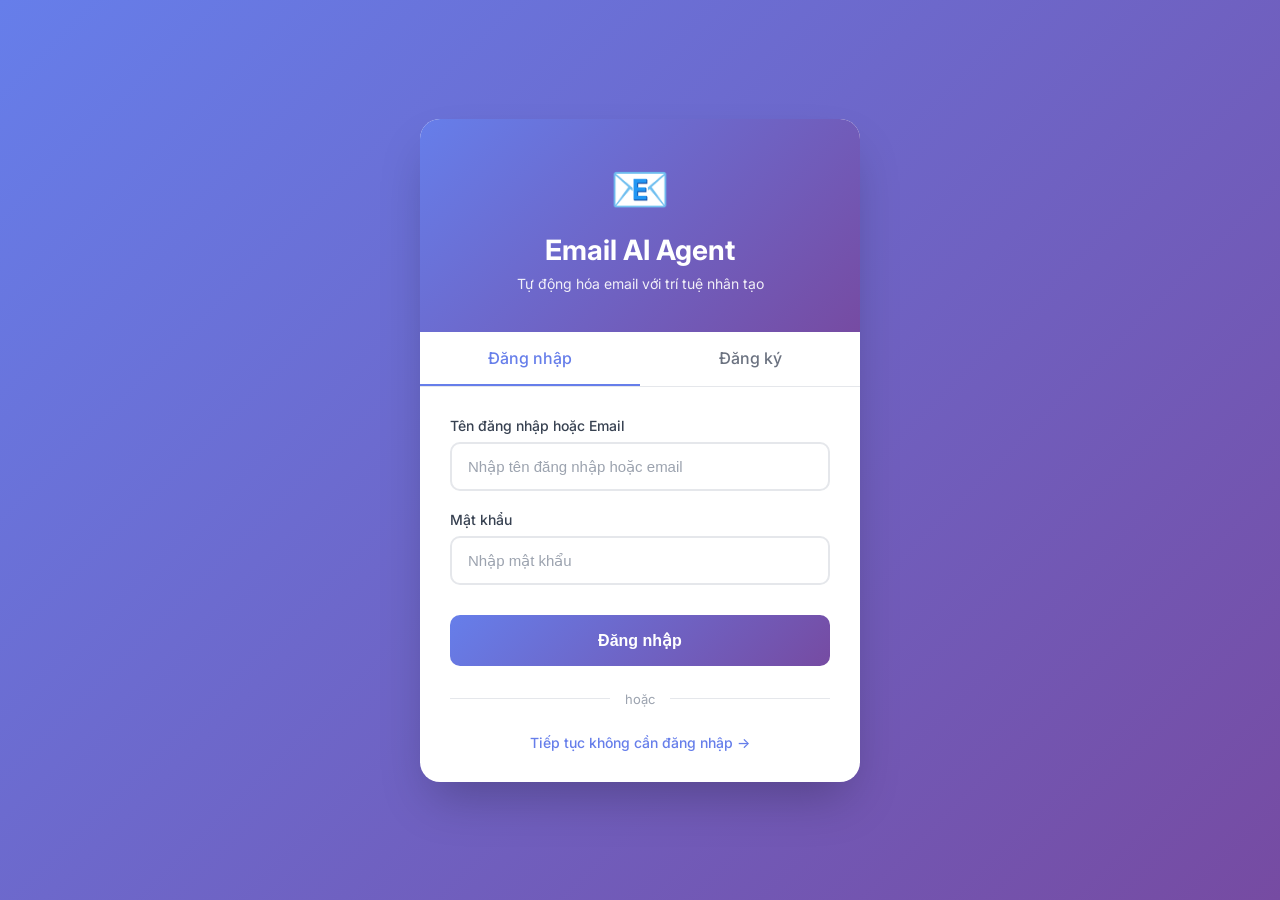
==== templates/login.html @ 875825ac "first commit_2" ====
<!DOCTYPE html>
<html lang="vi">
<head>
    <meta charset="UTF-8">
    <meta name="viewport" content="width=device-width, initial-scale=1.0">
    <title>Đăng nhập - Email AI Agent</title>
    <link href="https://fonts.googleapis.com/css2?family=Inter:wght@300;400;500;600;700&display=swap" rel="stylesheet">
    <style>
        * {
            margin: 0;
            padding: 0;
            box-sizing: border-box;
        }

        body {
            font-family: 'Inter', sans-serif;
            background: linear-gradient(135deg, #667eea 0%, #764ba2 100%);
            min-height: 100vh;
            display: flex;
            align-items: center;
            justify-content: center;
            padding: 20px;
        }

        .auth-container {
            background: white;
            border-radius: 20px;
            box-shadow: 0 25px 50px -12px rgba(0, 0, 0, 0.25);
            width: 100%;
            max-width: 440px;
            overflow: hidden;
        }

        .auth-header {
            background: linear-gradient(135deg, #667eea 0%, #764ba2 100%);
            padding: 40px 30px;
            text-align: center;
            color: white;
        }

        .auth-header h1 {
            font-size: 28px;
            font-weight: 700;
            margin-bottom: 8px;
        }

        .auth-header p {
            opacity: 0.9;
            font-size: 14px;
        }

        .auth-logo {
            font-size: 48px;
            margin-bottom: 15px;
        }

        .auth-tabs {
            display: flex;
            border-bottom: 1px solid #e5e7eb;
        }

        .auth-tab {
            flex: 1;
            padding: 16px;
            text-align: center;
            cursor: pointer;
            font-weight: 500;
            color: #6b7280;
            transition: all 0.3s;
            border-bottom: 2px solid transparent;
        }

        .auth-tab:hover {
            color: #667eea;
        }

        .auth-tab.active {
            color: #667eea;
            border-bottom-color: #667eea;
        }

        .auth-form {
            padding: 30px;
            display: none;
        }

        .auth-form.active {
            display: block;
        }

        .form-group {
            margin-bottom: 20px;
        }

        .form-group label {
            display: block;
            font-weight: 500;
            color: #374151;
            margin-bottom: 8px;
            font-size: 14px;
        }

        .form-group input {
            width: 100%;
            padding: 14px 16px;
            border: 2px solid #e5e7eb;
            border-radius: 10px;
            font-size: 15px;
            transition: all 0.3s;
        }

        .form-group input:focus {
            outline: none;
            border-color: #667eea;
            box-shadow: 0 0 0 3px rgba(102, 126, 234, 0.1);
        }

        .form-group input::placeholder {
            color: #9ca3af;
        }

        .submit-btn {
            width: 100%;
            padding: 16px;
            background: linear-gradient(135deg, #667eea 0%, #764ba2 100%);
            color: white;
            border: none;
            border-radius: 10px;
            font-size: 16px;
            font-weight: 600;
            cursor: pointer;
            transition: all 0.3s;
            margin-top: 10px;
        }

        .submit-btn:hover {
            transform: translateY(-2px);
            box-shadow: 0 10px 25px -5px rgba(102, 126, 234, 0.4);
        }

        .submit-btn:active {
            transform: translateY(0);
        }

        .submit-btn:disabled {
            opacity: 0.7;
            cursor: not-allowed;
            transform: none;
        }

        .alert {
            padding: 14px 16px;
            border-radius: 10px;
            margin-bottom: 20px;
            font-size: 14px;
            display: none;
        }

        .alert.error {
            background: #fef2f2;
            color: #991b1b;
            border: 1px solid #fecaca;
        }

        .alert.success {
            background: #f0fdf4;
            color: #166534;
            border: 1px solid #bbf7d0;
        }

        .alert.show {
            display: block;
        }

        .password-strength {
            margin-top: 8px;
            font-size: 12px;
        }

        .password-strength .bar {
            height: 4px;
            background: #e5e7eb;
            border-radius: 2px;
            margin-bottom: 4px;
            overflow: hidden;
        }

        .password-strength .bar-fill {
            height: 100%;
            width: 0%;
            transition: all 0.3s;
        }

        .password-strength .bar-fill.weak { width: 33%; background: #ef4444; }
        .password-strength .bar-fill.medium { width: 66%; background: #f59e0b; }
        .password-strength .bar-fill.strong { width: 100%; background: #22c55e; }

        .password-requirements {
            font-size: 12px;
            color: #6b7280;
            margin-top: 8px;
        }

        .password-requirements li {
            margin: 4px 0;
            padding-left: 20px;
            position: relative;
        }

        .password-requirements li::before {
            content: '○';
            position: absolute;
            left: 0;
            color: #9ca3af;
        }

        .password-requirements li.valid::before {
            content: '✓';
            color: #22c55e;
        }

        .divider {
            display: flex;
            align-items: center;
            margin: 25px 0;
            color: #9ca3af;
            font-size: 13px;
        }

        .divider::before,
        .divider::after {
            content: '';
            flex: 1;
            height: 1px;
            background: #e5e7eb;
        }

        .divider span {
            padding: 0 15px;
        }

        .skip-login {
            text-align: center;
        }

        .skip-login a {
            color: #667eea;
            text-decoration: none;
            font-weight: 500;
            font-size: 14px;
        }

        .skip-login a:hover {
            text-decoration: underline;
        }

        .loading-spinner {
            display: inline-block;
            width: 20px;
            height: 20px;
            border: 2px solid rgba(255,255,255,0.3);
            border-radius: 50%;
            border-top-color: white;
            animation: spin 1s linear infinite;
            margin-right: 8px;
            vertical-align: middle;
        }

        @keyframes spin {
            to { transform: rotate(360deg); }
        }

        @media (max-width: 480px) {
            .auth-container {
                border-radius: 0;
            }
            
            .auth-header {
                padding: 30px 20px;
            }
            
            .auth-form {
                padding: 20px;
            }
        }
    </style>
</head>
<body>
    <div class="auth-container">
        <div class="auth-header">
            <div class="auth-logo">📧</div>
            <h1>Email AI Agent</h1>
            <p>Tự động hóa email với trí tuệ nhân tạo</p>
        </div>

        <div class="auth-tabs">
            <div class="auth-tab active" data-tab="login">Đăng nhập</div>
            <div class="auth-tab" data-tab="register">Đăng ký</div>
        </div>

        <!-- Login Form -->
        <form id="loginForm" class="auth-form active">
            <div class="alert error" id="loginError"></div>
            <div class="alert success" id="loginSuccess"></div>

            <div class="form-group">
                <label for="loginUsername">Tên đăng nhập hoặc Email</label>
                <input type="text" id="loginUsername" placeholder="Nhập tên đăng nhập hoặc email" required>
            </div>

            <div class="form-group">
                <label for="loginPassword">Mật khẩu</label>
                <input type="password" id="loginPassword" placeholder="Nhập mật khẩu" required>
            </div>

            <button type="submit" class="submit-btn" id="loginBtn">
                Đăng nhập
            </button>

            <div class="divider"><span>hoặc</span></div>

            <div class="skip-login">
                <a href="/">Tiếp tục không cần đăng nhập →</a>
            </div>
        </form>

        <!-- Register Form -->
        <form id="registerForm" class="auth-form">
            <div class="alert error" id="registerError"></div>
            <div class="alert success" id="registerSuccess"></div>

            <div class="form-group">
                <label for="registerFullName">Họ và tên</label>
                <input type="text" id="registerFullName" placeholder="Nhập họ và tên">
            </div>

            <div class="form-group">
                <label for="registerUsername">Tên đăng nhập *</label>
                <input type="text" id="registerUsername" placeholder="Tối thiểu 3 ký tự" required minlength="3">
            </div>

            <div class="form-group">
                <label for="registerEmail">Email *</label>
                <input type="email" id="registerEmail" placeholder="email@example.com" required>
            </div>

            <div class="form-group">
                <label for="registerPassword">Mật khẩu *</label>
                <input type="password" id="registerPassword" placeholder="Tối thiểu 8 ký tự" required minlength="8">
                <div class="password-strength">
                    <div class="bar"><div class="bar-fill" id="passwordStrengthBar"></div></div>
                    <span id="passwordStrengthText"></span>
                </div>
                <ul class="password-requirements" id="passwordRequirements">
                    <li data-req="length">Tối thiểu 8 ký tự</li>
                    <li data-req="upper">Có ít nhất 1 chữ hoa</li>
                    <li data-req="lower">Có ít nhất 1 chữ thường</li>
                    <li data-req="number">Có ít nhất 1 số</li>
                </ul>
            </div>

            <div class="form-group">
                <label for="registerConfirmPassword">Xác nhận mật khẩu *</label>
                <input type="password" id="registerConfirmPassword" placeholder="Nhập lại mật khẩu" required>
            </div>

            <button type="submit" class="submit-btn" id="registerBtn">
                Đăng ký
            </button>
        </form>
    </div>

    <script>
        // Tab switching
        document.querySelectorAll('.auth-tab').forEach(tab => {
            tab.addEventListener('click', () => {
                document.querySelectorAll('.auth-tab').forEach(t => t.classList.remove('active'));
                document.querySelectorAll('.auth-form').forEach(f => f.classList.remove('active'));
                
                tab.classList.add('active');
                const formId = tab.dataset.tab === 'login' ? 'loginForm' : 'registerForm';
                document.getElementById(formId).classList.add('active');
                
                // Clear alerts
                hideAllAlerts();
            });
        });

        function hideAllAlerts() {
            document.querySelectorAll('.alert').forEach(a => a.classList.remove('show'));
        }

        function showAlert(elementId, message) {
            hideAllAlerts();
            const alert = document.getElementById(elementId);
            alert.textContent = message;
            alert.classList.add('show');
        }

        // Password strength checker
        document.getElementById('registerPassword').addEventListener('input', (e) => {
            const password = e.target.value;
            const requirements = document.getElementById('passwordRequirements').children;
            const bar = document.getElementById('passwordStrengthBar');
            const text = document.getElementById('passwordStrengthText');
            
            let strength = 0;
            
            // Check requirements
            const hasLength = password.length >= 8;
            const hasUpper = /[A-Z]/.test(password);
            const hasLower = /[a-z]/.test(password);
            const hasNumber = /\d/.test(password);
            
            requirements[0].classList.toggle('valid', hasLength);
            requirements[1].classList.toggle('valid', hasUpper);
            requirements[2].classList.toggle('valid', hasLower);
            requirements[3].classList.toggle('valid', hasNumber);
            
            if (hasLength) strength++;
            if (hasUpper) strength++;
            if (hasLower) strength++;
            if (hasNumber) strength++;
            
            bar.className = 'bar-fill';
            if (strength <= 1) {
                bar.classList.add('weak');
                text.textContent = 'Yếu';
                text.style.color = '#ef4444';
            } else if (strength <= 3) {
                bar.classList.add('medium');
                text.textContent = 'Trung bình';
                text.style.color = '#f59e0b';
            } else {
                bar.classList.add('strong');
                text.textContent = 'Mạnh';
                text.style.color = '#22c55e';
            }
        });

        // Login form
        document.getElementById('loginForm').addEventListener('submit', async (e) => {
            e.preventDefault();
            
            const btn = document.getElementById('loginBtn');
            const originalText = btn.innerHTML;
            btn.innerHTML = '<span class="loading-spinner"></span> Đang đăng nhập...';
            btn.disabled = true;
            
            try {
                const response = await fetch('/api/auth/login', {
                    method: 'POST',
                    headers: { 'Content-Type': 'application/json' },
                    credentials: 'include',
                    body: JSON.stringify({
                        username: document.getElementById('loginUsername').value,
                        password: document.getElementById('loginPassword').value
                    })
                });
                
                const data = await response.json();
                
                if (data.success) {
                    // Store token
                    localStorage.setItem('auth_token', data.token);
                    localStorage.setItem('user', JSON.stringify(data.user));
                    
                    showAlert('loginSuccess', 'Đăng nhập thành công! Đang chuyển hướng...');
                    
                    setTimeout(() => {
                        window.location.href = '/';
                    }, 1000);
                } else {
                    showAlert('loginError', data.error || 'Đăng nhập thất bại');
                }
            } catch (error) {
                showAlert('loginError', 'Lỗi kết nối. Vui lòng thử lại.');
            } finally {
                btn.innerHTML = originalText;
                btn.disabled = false;
            }
        });

        // Register form
        document.getElementById('registerForm').addEventListener('submit', async (e) => {
            e.preventDefault();
            
            const password = document.getElementById('registerPassword').value;
            const confirmPassword = document.getElementById('registerConfirmPassword').value;
            
            if (password !== confirmPassword) {
                showAlert('registerError', 'Mật khẩu xác nhận không khớp');
                return;
            }
            
            const btn = document.getElementById('registerBtn');
            const originalText = btn.innerHTML;
            btn.innerHTML = '<span class="loading-spinner"></span> Đang đăng ký...';
            btn.disabled = true;
            
            try {
                const response = await fetch('/api/auth/register', {
                    method: 'POST',
                    headers: { 'Content-Type': 'application/json' },
                    body: JSON.stringify({
                        full_name: document.getElementById('registerFullName').value,
                        username: document.getElementById('registerUsername').value,
                        email: document.getElementById('registerEmail').value,
                        password: password
                    })
                });
                
                const data = await response.json();
                
                if (data.success) {
                    showAlert('registerSuccess', 'Đăng ký thành công! Vui lòng đăng nhập.');
                    
                    // Switch to login tab after 2 seconds
                    setTimeout(() => {
                        document.querySelector('.auth-tab[data-tab="login"]').click();
                        document.getElementById('loginUsername').value = document.getElementById('registerUsername').value;
                    }, 2000);
                } else {
                    showAlert('registerError', data.error || 'Đăng ký thất bại');
                }
            } catch (error) {
                showAlert('registerError', 'Lỗi kết nối. Vui lòng thử lại.');
            } finally {
                btn.innerHTML = originalText;
                btn.disabled = false;
            }
        });

        // Check if already logged in
        const token = localStorage.getItem('auth_token');
        if (token) {
            fetch('/api/auth/me', {
                headers: { 'Authorization': `Bearer ${token}` }
            })
            .then(r => r.json())
            .then(data => {
                if (data.success) {
                    window.location.href = '/';
                }
            });
        }
    </script>
</body>
</html>
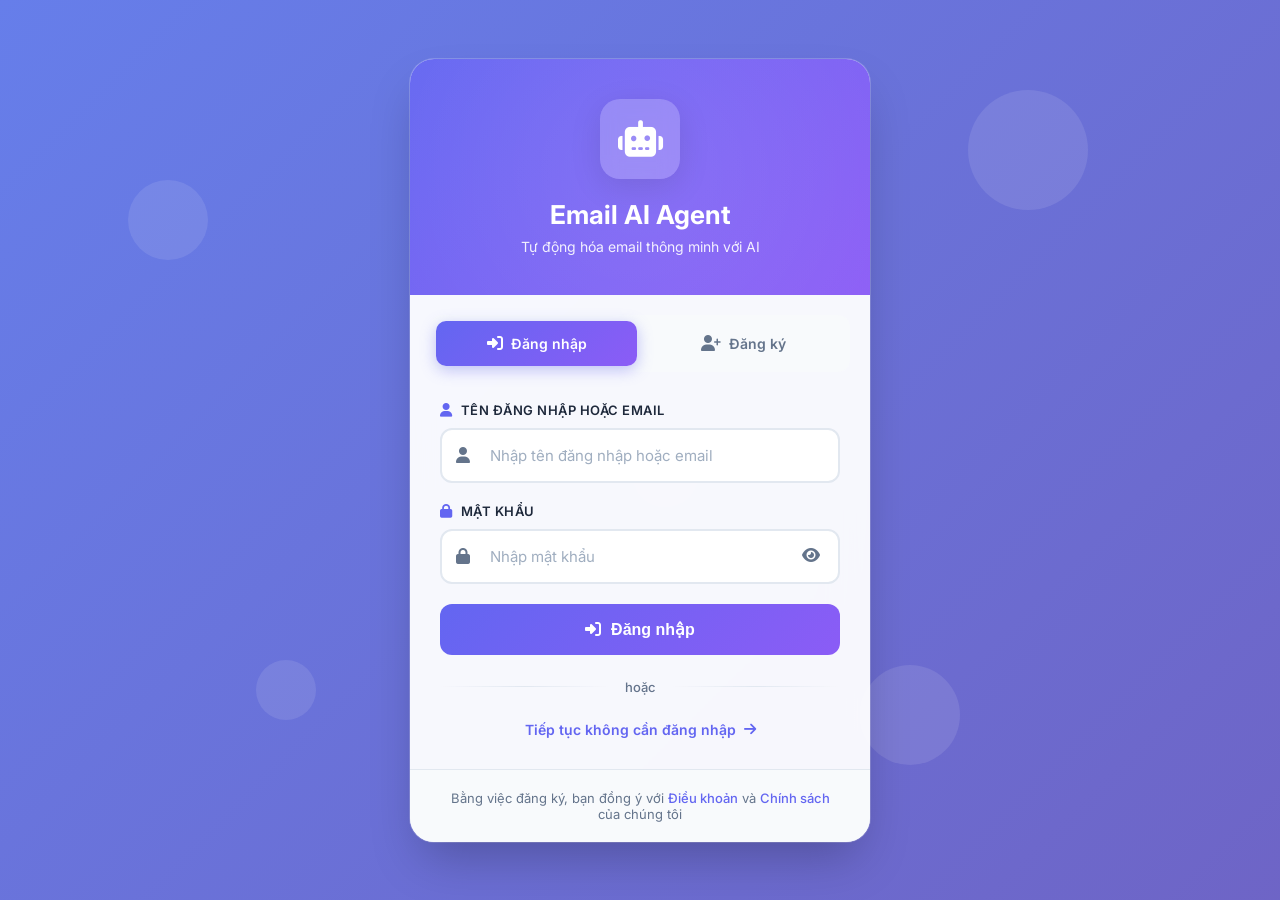
==== commit a67b54e1: "Redesign login/register UI with modern glassmorphism style - Add animated gradient background with f" ====
--- a/templates/login.html
+++ b/templates/login.html
@@ -5,7 +5,20 @@
     <meta name="viewport" content="width=device-width, initial-scale=1.0">
     <title>Đăng nhập - Email AI Agent</title>
     <link href="https://fonts.googleapis.com/css2?family=Inter:wght@300;400;500;600;700&display=swap" rel="stylesheet">
+    <link rel="stylesheet" href="https://cdnjs.cloudflare.com/ajax/libs/font-awesome/6.4.0/css/all.min.css">
     <style>
+        :root {
+            --primary: #6366f1;
+            --primary-dark: #4f46e5;
+            --secondary: #8b5cf6;
+            --success: #10b981;
+            --danger: #ef4444;
+            --warning: #f59e0b;
+            --dark: #1e293b;
+            --light: #f8fafc;
+            --gray: #64748b;
+        }
+
         * {
             margin: 0;
             padding: 0;
@@ -13,75 +26,223 @@
         }
 
         body {
-            font-family: 'Inter', sans-serif;
-            background: linear-gradient(135deg, #667eea 0%, #764ba2 100%);
+            font-family: 'Inter', -apple-system, BlinkMacSystemFont, sans-serif;
             min-height: 100vh;
             display: flex;
             align-items: center;
             justify-content: center;
             padding: 20px;
+            background: linear-gradient(135deg, #667eea 0%, #764ba2 50%, #6B8DD6 100%);
+            background-size: 400% 400%;
+            animation: gradientBG 15s ease infinite;
+            position: relative;
+            overflow: hidden;
+        }
+
+        @keyframes gradientBG {
+            0% { background-position: 0% 50%; }
+            50% { background-position: 100% 50%; }
+            100% { background-position: 0% 50%; }
+        }
+
+        /* Animated background shapes */
+        .bg-shapes {
+            position: fixed;
+            top: 0;
+            left: 0;
+            width: 100%;
+            height: 100%;
+            overflow: hidden;
+            z-index: 0;
+            pointer-events: none;
+        }
+
+        .bg-shapes .shape {
+            position: absolute;
+            border-radius: 50%;
+            background: rgba(255, 255, 255, 0.1);
+            animation: float 20s infinite;
+        }
+
+        .bg-shapes .shape:nth-child(1) {
+            width: 80px;
+            height: 80px;
+            left: 10%;
+            top: 20%;
+            animation-delay: 0s;
+        }
+
+        .bg-shapes .shape:nth-child(2) {
+            width: 120px;
+            height: 120px;
+            right: 15%;
+            top: 10%;
+            animation-delay: 2s;
+        }
+
+        .bg-shapes .shape:nth-child(3) {
+            width: 60px;
+            height: 60px;
+            left: 20%;
+            bottom: 20%;
+            animation-delay: 4s;
+        }
+
+        .bg-shapes .shape:nth-child(4) {
+            width: 100px;
+            height: 100px;
+            right: 25%;
+            bottom: 15%;
+            animation-delay: 6s;
+        }
+
+        .bg-shapes .shape:nth-child(5) {
+            width: 50px;
+            height: 50px;
+            left: 50%;
+            top: 50%;
+            animation-delay: 8s;
+        }
+
+        @keyframes float {
+            0%, 100% { transform: translateY(0) rotate(0deg); opacity: 0.5; }
+            50% { transform: translateY(-30px) rotate(180deg); opacity: 0.8; }
+        }
+
+        .auth-wrapper {
+            position: relative;
+            z-index: 1;
+            width: 100%;
+            max-width: 460px;
         }
 
         .auth-container {
-            background: white;
-            border-radius: 20px;
-            box-shadow: 0 25px 50px -12px rgba(0, 0, 0, 0.25);
-            width: 100%;
-            max-width: 440px;
+            background: rgba(255, 255, 255, 0.95);
+            backdrop-filter: blur(20px);
+            border-radius: 24px;
+            box-shadow: 
+                0 25px 50px -12px rgba(0, 0, 0, 0.25),
+                0 0 0 1px rgba(255, 255, 255, 0.2);
             overflow: hidden;
+            animation: slideUp 0.6s ease-out;
+        }
+
+        @keyframes slideUp {
+            from {
+                opacity: 0;
+                transform: translateY(30px);
+            }
+            to {
+                opacity: 1;
+                transform: translateY(0);
+            }
         }
 
         .auth-header {
-            background: linear-gradient(135deg, #667eea 0%, #764ba2 100%);
+            background: linear-gradient(135deg, var(--primary) 0%, var(--secondary) 100%);
             padding: 40px 30px;
             text-align: center;
             color: white;
+            position: relative;
+            overflow: hidden;
+        }
+
+        .auth-header::before {
+            content: '';
+            position: absolute;
+            top: -50%;
+            left: -50%;
+            width: 200%;
+            height: 200%;
+            background: radial-gradient(circle, rgba(255,255,255,0.1) 0%, transparent 70%);
+            animation: shimmer 3s infinite;
+        }
+
+        @keyframes shimmer {
+            0% { transform: rotate(0deg); }
+            100% { transform: rotate(360deg); }
+        }
+
+        .auth-logo {
+            width: 80px;
+            height: 80px;
+            background: rgba(255, 255, 255, 0.2);
+            border-radius: 20px;
+            display: flex;
+            align-items: center;
+            justify-content: center;
+            margin: 0 auto 20px;
+            font-size: 36px;
+            backdrop-filter: blur(10px);
+            box-shadow: 0 8px 32px rgba(0, 0, 0, 0.1);
+            position: relative;
+            z-index: 1;
         }
 
         .auth-header h1 {
-            font-size: 28px;
+            font-size: 26px;
             font-weight: 700;
             margin-bottom: 8px;
+            position: relative;
+            z-index: 1;
         }
 
         .auth-header p {
             opacity: 0.9;
             font-size: 14px;
-        }
-
-        .auth-logo {
-            font-size: 48px;
-            margin-bottom: 15px;
+            position: relative;
+            z-index: 1;
         }
 
         .auth-tabs {
             display: flex;
-            border-bottom: 1px solid #e5e7eb;
+            background: var(--light);
+            padding: 6px;
+            margin: 20px 20px 0;
+            border-radius: 12px;
+            gap: 6px;
         }
 
         .auth-tab {
             flex: 1;
-            padding: 16px;
+            padding: 14px 20px;
             text-align: center;
             cursor: pointer;
-            font-weight: 500;
-            color: #6b7280;
-            transition: all 0.3s;
-            border-bottom: 2px solid transparent;
+            font-weight: 600;
+            font-size: 14px;
+            color: var(--gray);
+            border-radius: 10px;
+            transition: all 0.3s ease;
+            display: flex;
+            align-items: center;
+            justify-content: center;
+            gap: 8px;
         }
 
         .auth-tab:hover {
-            color: #667eea;
+            color: var(--primary);
+            background: rgba(99, 102, 241, 0.1);
         }
 
         .auth-tab.active {
-            color: #667eea;
-            border-bottom-color: #667eea;
+            color: white;
+            background: linear-gradient(135deg, var(--primary) 0%, var(--secondary) 100%);
+            box-shadow: 0 4px 15px rgba(99, 102, 241, 0.4);
+        }
+
+        .auth-tab i {
+            font-size: 16px;
         }
 
         .auth-form {
             padding: 30px;
             display: none;
+            animation: fadeIn 0.4s ease;
+        }
+
+        @keyframes fadeIn {
+            from { opacity: 0; transform: translateY(10px); }
+            to { opacity: 1; transform: translateY(0); }
         }
 
         .auth-form.active {
@@ -90,52 +251,128 @@
 
         .form-group {
             margin-bottom: 20px;
+            position: relative;
         }
 
         .form-group label {
-            display: block;
-            font-weight: 500;
-            color: #374151;
-            margin-bottom: 8px;
+            display: flex;
+            align-items: center;
+            gap: 8px;
+            font-weight: 600;
+            color: var(--dark);
+            margin-bottom: 10px;
+            font-size: 13px;
+            text-transform: uppercase;
+            letter-spacing: 0.5px;
+        }
+
+        .form-group label i {
+            color: var(--primary);
             font-size: 14px;
         }
 
-        .form-group input {
+        .form-group label .required {
+            color: var(--danger);
+            font-size: 12px;
+        }
+
+        .input-wrapper {
+            position: relative;
+        }
+
+        .input-wrapper i.input-icon {
+            position: absolute;
+            left: 16px;
+            top: 50%;
+            transform: translateY(-50%);
+            color: var(--gray);
+            font-size: 16px;
+            transition: color 0.3s;
+            z-index: 1;
+        }
+
+        .input-wrapper input {
             width: 100%;
-            padding: 14px 16px;
-            border: 2px solid #e5e7eb;
-            border-radius: 10px;
+            padding: 16px 16px 16px 48px;
+            border: 2px solid #e2e8f0;
+            border-radius: 12px;
             font-size: 15px;
-            transition: all 0.3s;
-        }
-
-        .form-group input:focus {
+            font-family: inherit;
+            transition: all 0.3s ease;
+            background: white;
+        }
+
+        .input-wrapper input:focus {
             outline: none;
-            border-color: #667eea;
-            box-shadow: 0 0 0 3px rgba(102, 126, 234, 0.1);
-        }
-
-        .form-group input::placeholder {
-            color: #9ca3af;
+            border-color: var(--primary);
+            box-shadow: 0 0 0 4px rgba(99, 102, 241, 0.1);
+        }
+
+        .input-wrapper input:focus + i.input-icon,
+        .input-wrapper:focus-within i.input-icon {
+            color: var(--primary);
+        }
+
+        .input-wrapper input::placeholder {
+            color: #a0aec0;
+        }
+
+        .toggle-password {
+            position: absolute;
+            right: 16px;
+            top: 50%;
+            transform: translateY(-50%);
+            background: none;
+            border: none;
+            color: var(--gray);
+            cursor: pointer;
+            padding: 4px;
+            font-size: 16px;
+            transition: color 0.3s;
+        }
+
+        .toggle-password:hover {
+            color: var(--primary);
         }
 
         .submit-btn {
             width: 100%;
-            padding: 16px;
-            background: linear-gradient(135deg, #667eea 0%, #764ba2 100%);
+            padding: 16px 24px;
+            background: linear-gradient(135deg, var(--primary) 0%, var(--secondary) 100%);
             color: white;
             border: none;
-            border-radius: 10px;
+            border-radius: 12px;
             font-size: 16px;
             font-weight: 600;
             cursor: pointer;
-            transition: all 0.3s;
+            transition: all 0.3s ease;
             margin-top: 10px;
+            display: flex;
+            align-items: center;
+            justify-content: center;
+            gap: 10px;
+            position: relative;
+            overflow: hidden;
+        }
+
+        .submit-btn::before {
+            content: '';
+            position: absolute;
+            top: 0;
+            left: -100%;
+            width: 100%;
+            height: 100%;
+            background: linear-gradient(90deg, transparent, rgba(255,255,255,0.2), transparent);
+            transition: left 0.5s;
+        }
+
+        .submit-btn:hover::before {
+            left: 100%;
         }
 
         .submit-btn:hover {
             transform: translateY(-2px);
-            box-shadow: 0 10px 25px -5px rgba(102, 126, 234, 0.4);
+            box-shadow: 0 10px 30px rgba(99, 102, 241, 0.4);
         }
 
         .submit-btn:active {
@@ -148,229 +385,553 @@
             transform: none;
         }
 
-        .alert {
-            padding: 14px 16px;
-            border-radius: 10px;
-            margin-bottom: 20px;
-            font-size: 14px;
-            display: none;
-        }
-
-        .alert.error {
-            background: #fef2f2;
-            color: #991b1b;
-            border: 1px solid #fecaca;
-        }
-
-        .alert.success {
-            background: #f0fdf4;
-            color: #166534;
-            border: 1px solid #bbf7d0;
-        }
-
-        .alert.show {
-            display: block;
-        }
-
-        .password-strength {
-            margin-top: 8px;
-            font-size: 12px;
-        }
-
-        .password-strength .bar {
-            height: 4px;
-            background: #e5e7eb;
-            border-radius: 2px;
-            margin-bottom: 4px;
-            overflow: hidden;
-        }
-
-        .password-strength .bar-fill {
-            height: 100%;
-            width: 0%;
-            transition: all 0.3s;
-        }
-
-        .password-strength .bar-fill.weak { width: 33%; background: #ef4444; }
-        .password-strength .bar-fill.medium { width: 66%; background: #f59e0b; }
-        .password-strength .bar-fill.strong { width: 100%; background: #22c55e; }
-
-        .password-requirements {
-            font-size: 12px;
-            color: #6b7280;
-            margin-top: 8px;
-        }
-
-        .password-requirements li {
-            margin: 4px 0;
-            padding-left: 20px;
-            position: relative;
-        }
-
-        .password-requirements li::before {
-            content: '○';
-            position: absolute;
-            left: 0;
-            color: #9ca3af;
-        }
-
-        .password-requirements li.valid::before {
-            content: '✓';
-            color: #22c55e;
-        }
-
-        .divider {
-            display: flex;
-            align-items: center;
-            margin: 25px 0;
-            color: #9ca3af;
-            font-size: 13px;
-        }
-
-        .divider::before,
-        .divider::after {
-            content: '';
-            flex: 1;
-            height: 1px;
-            background: #e5e7eb;
-        }
-
-        .divider span {
-            padding: 0 15px;
-        }
-
-        .skip-login {
-            text-align: center;
-        }
-
-        .skip-login a {
-            color: #667eea;
-            text-decoration: none;
-            font-weight: 500;
-            font-size: 14px;
-        }
-
-        .skip-login a:hover {
-            text-decoration: underline;
-        }
-
-        .loading-spinner {
-            display: inline-block;
+        .submit-btn .spinner {
             width: 20px;
             height: 20px;
             border: 2px solid rgba(255,255,255,0.3);
             border-radius: 50%;
             border-top-color: white;
             animation: spin 1s linear infinite;
-            margin-right: 8px;
-            vertical-align: middle;
         }
 
         @keyframes spin {
             to { transform: rotate(360deg); }
         }
 
+        /* Password Strength */
+        .password-strength {
+            margin-top: 12px;
+            padding: 12px;
+            background: var(--light);
+            border-radius: 10px;
+        }
+
+        .strength-header {
+            display: flex;
+            justify-content: space-between;
+            align-items: center;
+            margin-bottom: 8px;
+        }
+
+        .strength-header span {
+            font-size: 12px;
+            font-weight: 600;
+        }
+
+        .strength-bars {
+            display: flex;
+            gap: 4px;
+            margin-bottom: 12px;
+        }
+
+        .strength-bar {
+            flex: 1;
+            height: 4px;
+            background: #e2e8f0;
+            border-radius: 2px;
+            transition: all 0.3s;
+        }
+
+        .strength-bar.weak { background: var(--danger); }
+        .strength-bar.medium { background: var(--warning); }
+        .strength-bar.strong { background: var(--success); }
+
+        .password-requirements {
+            display: grid;
+            grid-template-columns: repeat(2, 1fr);
+            gap: 8px;
+            font-size: 12px;
+        }
+
+        .password-requirements li {
+            list-style: none;
+            display: flex;
+            align-items: center;
+            gap: 6px;
+            color: var(--gray);
+            transition: all 0.3s;
+        }
+
+        .password-requirements li i {
+            width: 16px;
+            height: 16px;
+            border-radius: 50%;
+            display: flex;
+            align-items: center;
+            justify-content: center;
+            font-size: 10px;
+            background: #e2e8f0;
+            color: var(--gray);
+            transition: all 0.3s;
+        }
+
+        .password-requirements li.valid {
+            color: var(--success);
+        }
+
+        .password-requirements li.valid i {
+            background: var(--success);
+            color: white;
+        }
+
+        .divider {
+            display: flex;
+            align-items: center;
+            margin: 24px 0;
+            gap: 16px;
+        }
+
+        .divider::before,
+        .divider::after {
+            content: '';
+            flex: 1;
+            height: 1px;
+            background: linear-gradient(to right, transparent, #e2e8f0, transparent);
+        }
+
+        .divider span {
+            color: var(--gray);
+            font-size: 13px;
+            font-weight: 500;
+        }
+
+        .skip-login {
+            text-align: center;
+        }
+
+        .skip-login a {
+            color: var(--primary);
+            text-decoration: none;
+            font-weight: 600;
+            font-size: 14px;
+            display: inline-flex;
+            align-items: center;
+            gap: 8px;
+            transition: all 0.3s;
+        }
+
+        .skip-login a:hover {
+            color: var(--primary-dark);
+            gap: 12px;
+        }
+
+        /* Toast Notification */
+        .toast-container {
+            position: fixed;
+            top: 20px;
+            right: 20px;
+            z-index: 9999;
+            display: flex;
+            flex-direction: column;
+            gap: 12px;
+        }
+
+        .toast {
+            min-width: 320px;
+            max-width: 400px;
+            padding: 16px 20px;
+            background: white;
+            border-radius: 12px;
+            box-shadow: 0 10px 40px rgba(0, 0, 0, 0.15);
+            display: flex;
+            align-items: flex-start;
+            gap: 14px;
+            animation: toastSlideIn 0.4s ease;
+            position: relative;
+            overflow: hidden;
+        }
+
+        @keyframes toastSlideIn {
+            from {
+                opacity: 0;
+                transform: translateX(100%);
+            }
+            to {
+                opacity: 1;
+                transform: translateX(0);
+            }
+        }
+
+        .toast.hiding {
+            animation: toastSlideOut 0.3s ease forwards;
+        }
+
+        @keyframes toastSlideOut {
+            to {
+                opacity: 0;
+                transform: translateX(100%);
+            }
+        }
+
+        .toast::before {
+            content: '';
+            position: absolute;
+            left: 0;
+            top: 0;
+            bottom: 0;
+            width: 4px;
+        }
+
+        .toast.success::before { background: var(--success); }
+        .toast.error::before { background: var(--danger); }
+        .toast.warning::before { background: var(--warning); }
+        .toast.info::before { background: var(--primary); }
+
+        .toast-icon {
+            width: 40px;
+            height: 40px;
+            border-radius: 10px;
+            display: flex;
+            align-items: center;
+            justify-content: center;
+            font-size: 18px;
+            flex-shrink: 0;
+        }
+
+        .toast.success .toast-icon { background: rgba(16, 185, 129, 0.1); color: var(--success); }
+        .toast.error .toast-icon { background: rgba(239, 68, 68, 0.1); color: var(--danger); }
+        .toast.warning .toast-icon { background: rgba(245, 158, 11, 0.1); color: var(--warning); }
+        .toast.info .toast-icon { background: rgba(99, 102, 241, 0.1); color: var(--primary); }
+
+        .toast-content {
+            flex: 1;
+        }
+
+        .toast-content h4 {
+            font-size: 14px;
+            font-weight: 600;
+            color: var(--dark);
+            margin-bottom: 4px;
+        }
+
+        .toast-content p {
+            font-size: 13px;
+            color: var(--gray);
+            line-height: 1.4;
+        }
+
+        .toast-close {
+            background: none;
+            border: none;
+            color: var(--gray);
+            cursor: pointer;
+            padding: 4px;
+            font-size: 14px;
+            opacity: 0.6;
+            transition: opacity 0.3s;
+        }
+
+        .toast-close:hover {
+            opacity: 1;
+        }
+
+        .toast-progress {
+            position: absolute;
+            bottom: 0;
+            left: 0;
+            height: 3px;
+            background: rgba(0, 0, 0, 0.1);
+            animation: toastProgress 5s linear forwards;
+        }
+
+        @keyframes toastProgress {
+            from { width: 100%; }
+            to { width: 0%; }
+        }
+
+        /* Footer */
+        .auth-footer {
+            text-align: center;
+            padding: 20px 30px;
+            background: var(--light);
+            border-top: 1px solid #e2e8f0;
+        }
+
+        .auth-footer p {
+            font-size: 13px;
+            color: var(--gray);
+        }
+
+        .auth-footer a {
+            color: var(--primary);
+            text-decoration: none;
+            font-weight: 500;
+        }
+
+        /* Responsive */
         @media (max-width: 480px) {
+            body {
+                padding: 0;
+                align-items: flex-start;
+            }
+
+            .auth-wrapper {
+                max-width: none;
+            }
+
             .auth-container {
                 border-radius: 0;
-            }
-            
+                min-height: 100vh;
+            }
+
             .auth-header {
                 padding: 30px 20px;
             }
-            
+
+            .auth-tabs {
+                margin: 15px 15px 0;
+            }
+
             .auth-form {
                 padding: 20px;
+            }
+
+            .password-requirements {
+                grid-template-columns: 1fr;
+            }
+
+            .toast-container {
+                left: 10px;
+                right: 10px;
+            }
+
+            .toast {
+                min-width: auto;
+                width: 100%;
             }
         }
     </style>
 </head>
 <body>
-    <div class="auth-container">
-        <div class="auth-header">
-            <div class="auth-logo">📧</div>
-            <h1>Email AI Agent</h1>
-            <p>Tự động hóa email với trí tuệ nhân tạo</p>
+    <!-- Animated Background -->
+    <div class="bg-shapes">
+        <div class="shape"></div>
+        <div class="shape"></div>
+        <div class="shape"></div>
+        <div class="shape"></div>
+        <div class="shape"></div>
+    </div>
+
+    <!-- Toast Container -->
+    <div class="toast-container" id="toastContainer"></div>
+
+    <div class="auth-wrapper">
+        <div class="auth-container">
+            <div class="auth-header">
+                <div class="auth-logo">
+                    <i class="fas fa-robot"></i>
+                </div>
+                <h1>Email AI Agent</h1>
+                <p>Tự động hóa email thông minh với AI</p>
+            </div>
+
+            <div class="auth-tabs">
+                <div class="auth-tab active" data-tab="login">
+                    <i class="fas fa-sign-in-alt"></i>
+                    <span>Đăng nhập</span>
+                </div>
+                <div class="auth-tab" data-tab="register">
+                    <i class="fas fa-user-plus"></i>
+                    <span>Đăng ký</span>
+                </div>
+            </div>
+
+            <!-- Login Form -->
+            <form id="loginForm" class="auth-form active">
+                <div class="form-group">
+                    <label>
+                        <i class="fas fa-user"></i>
+                        Tên đăng nhập hoặc Email
+                    </label>
+                    <div class="input-wrapper">
+                        <input type="text" id="loginUsername" placeholder="Nhập tên đăng nhập hoặc email" required>
+                        <i class="fas fa-user input-icon"></i>
+                    </div>
+                </div>
+
+                <div class="form-group">
+                    <label>
+                        <i class="fas fa-lock"></i>
+                        Mật khẩu
+                    </label>
+                    <div class="input-wrapper">
+                        <input type="password" id="loginPassword" placeholder="Nhập mật khẩu" required>
+                        <i class="fas fa-lock input-icon"></i>
+                        <button type="button" class="toggle-password" onclick="togglePassword('loginPassword', this)">
+                            <i class="fas fa-eye"></i>
+                        </button>
+                    </div>
+                </div>
+
+                <button type="submit" class="submit-btn" id="loginBtn">
+                    <i class="fas fa-sign-in-alt"></i>
+                    <span>Đăng nhập</span>
+                </button>
+
+                <div class="divider"><span>hoặc</span></div>
+
+                <div class="skip-login">
+                    <a href="/">
+                        Tiếp tục không cần đăng nhập
+                        <i class="fas fa-arrow-right"></i>
+                    </a>
+                </div>
+            </form>
+
+            <!-- Register Form -->
+            <form id="registerForm" class="auth-form">
+                <div class="form-group">
+                    <label>
+                        <i class="fas fa-user-circle"></i>
+                        Họ và tên
+                    </label>
+                    <div class="input-wrapper">
+                        <input type="text" id="registerFullName" placeholder="Nhập họ và tên của bạn">
+                        <i class="fas fa-user-circle input-icon"></i>
+                    </div>
+                </div>
+
+                <div class="form-group">
+                    <label>
+                        <i class="fas fa-at"></i>
+                        Tên đăng nhập
+                        <span class="required">*</span>
+                    </label>
+                    <div class="input-wrapper">
+                        <input type="text" id="registerUsername" placeholder="Tối thiểu 3 ký tự" required minlength="3">
+                        <i class="fas fa-at input-icon"></i>
+                    </div>
+                </div>
+
+                <div class="form-group">
+                    <label>
+                        <i class="fas fa-envelope"></i>
+                        Email
+                        <span class="required">*</span>
+                    </label>
+                    <div class="input-wrapper">
+                        <input type="email" id="registerEmail" placeholder="email@example.com" required>
+                        <i class="fas fa-envelope input-icon"></i>
+                    </div>
+                </div>
+
+                <div class="form-group">
+                    <label>
+                        <i class="fas fa-key"></i>
+                        Mật khẩu
+                        <span class="required">*</span>
+                    </label>
+                    <div class="input-wrapper">
+                        <input type="password" id="registerPassword" placeholder="Tối thiểu 8 ký tự" required minlength="8">
+                        <i class="fas fa-key input-icon"></i>
+                        <button type="button" class="toggle-password" onclick="togglePassword('registerPassword', this)">
+                            <i class="fas fa-eye"></i>
+                        </button>
+                    </div>
+                    <div class="password-strength" id="passwordStrengthContainer" style="display: none;">
+                        <div class="strength-header">
+                            <span>Độ mạnh mật khẩu</span>
+                            <span id="strengthText"></span>
+                        </div>
+                        <div class="strength-bars">
+                            <div class="strength-bar" id="bar1"></div>
+                            <div class="strength-bar" id="bar2"></div>
+                            <div class="strength-bar" id="bar3"></div>
+                            <div class="strength-bar" id="bar4"></div>
+                        </div>
+                        <ul class="password-requirements">
+                            <li data-req="length"><i class="fas fa-circle"></i> 8+ ký tự</li>
+                            <li data-req="upper"><i class="fas fa-circle"></i> Chữ hoa</li>
+                            <li data-req="lower"><i class="fas fa-circle"></i> Chữ thường</li>
+                            <li data-req="number"><i class="fas fa-circle"></i> Số</li>
+                        </ul>
+                    </div>
+                </div>
+
+                <div class="form-group">
+                    <label>
+                        <i class="fas fa-check-double"></i>
+                        Xác nhận mật khẩu
+                        <span class="required">*</span>
+                    </label>
+                    <div class="input-wrapper">
+                        <input type="password" id="registerConfirmPassword" placeholder="Nhập lại mật khẩu" required>
+                        <i class="fas fa-check-double input-icon"></i>
+                        <button type="button" class="toggle-password" onclick="togglePassword('registerConfirmPassword', this)">
+                            <i class="fas fa-eye"></i>
+                        </button>
+                    </div>
+                </div>
+
+                <button type="submit" class="submit-btn" id="registerBtn">
+                    <i class="fas fa-user-plus"></i>
+                    <span>Tạo tài khoản</span>
+                </button>
+            </form>
+
+            <div class="auth-footer">
+                <p>Bằng việc đăng ký, bạn đồng ý với <a href="#">Điều khoản</a> và <a href="#">Chính sách</a> của chúng tôi</p>
+            </div>
         </div>
-
-        <div class="auth-tabs">
-            <div class="auth-tab active" data-tab="login">Đăng nhập</div>
-            <div class="auth-tab" data-tab="register">Đăng ký</div>
-        </div>
-
-        <!-- Login Form -->
-        <form id="loginForm" class="auth-form active">
-            <div class="alert error" id="loginError"></div>
-            <div class="alert success" id="loginSuccess"></div>
-
-            <div class="form-group">
-                <label for="loginUsername">Tên đăng nhập hoặc Email</label>
-                <input type="text" id="loginUsername" placeholder="Nhập tên đăng nhập hoặc email" required>
-            </div>
-
-            <div class="form-group">
-                <label for="loginPassword">Mật khẩu</label>
-                <input type="password" id="loginPassword" placeholder="Nhập mật khẩu" required>
-            </div>
-
-            <button type="submit" class="submit-btn" id="loginBtn">
-                Đăng nhập
-            </button>
-
-            <div class="divider"><span>hoặc</span></div>
-
-            <div class="skip-login">
-                <a href="/">Tiếp tục không cần đăng nhập →</a>
-            </div>
-        </form>
-
-        <!-- Register Form -->
-        <form id="registerForm" class="auth-form">
-            <div class="alert error" id="registerError"></div>
-            <div class="alert success" id="registerSuccess"></div>
-
-            <div class="form-group">
-                <label for="registerFullName">Họ và tên</label>
-                <input type="text" id="registerFullName" placeholder="Nhập họ và tên">
-            </div>
-
-            <div class="form-group">
-                <label for="registerUsername">Tên đăng nhập *</label>
-                <input type="text" id="registerUsername" placeholder="Tối thiểu 3 ký tự" required minlength="3">
-            </div>
-
-            <div class="form-group">
-                <label for="registerEmail">Email *</label>
-                <input type="email" id="registerEmail" placeholder="email@example.com" required>
-            </div>
-
-            <div class="form-group">
-                <label for="registerPassword">Mật khẩu *</label>
-                <input type="password" id="registerPassword" placeholder="Tối thiểu 8 ký tự" required minlength="8">
-                <div class="password-strength">
-                    <div class="bar"><div class="bar-fill" id="passwordStrengthBar"></div></div>
-                    <span id="passwordStrengthText"></span>
-                </div>
-                <ul class="password-requirements" id="passwordRequirements">
-                    <li data-req="length">Tối thiểu 8 ký tự</li>
-                    <li data-req="upper">Có ít nhất 1 chữ hoa</li>
-                    <li data-req="lower">Có ít nhất 1 chữ thường</li>
-                    <li data-req="number">Có ít nhất 1 số</li>
-                </ul>
-            </div>
-
-            <div class="form-group">
-                <label for="registerConfirmPassword">Xác nhận mật khẩu *</label>
-                <input type="password" id="registerConfirmPassword" placeholder="Nhập lại mật khẩu" required>
-            </div>
-
-            <button type="submit" class="submit-btn" id="registerBtn">
-                Đăng ký
-            </button>
-        </form>
     </div>
 
     <script>
+        // Toggle password visibility
+        function togglePassword(inputId, btn) {
+            const input = document.getElementById(inputId);
+            const icon = btn.querySelector('i');
+            
+            if (input.type === 'password') {
+                input.type = 'text';
+                icon.classList.replace('fa-eye', 'fa-eye-slash');
+            } else {
+                input.type = 'password';
+                icon.classList.replace('fa-eye-slash', 'fa-eye');
+            }
+        }
+
+        // Toast notification
+        function showToast(type, title, message, duration = 5000) {
+            const container = document.getElementById('toastContainer');
+            const toast = document.createElement('div');
+            toast.className = `toast ${type}`;
+            
+            const icons = {
+                success: 'fa-check-circle',
+                error: 'fa-times-circle',
+                warning: 'fa-exclamation-triangle',
+                info: 'fa-info-circle'
+            };
+            
+            toast.innerHTML = `
+                <div class="toast-icon">
+                    <i class="fas ${icons[type]}"></i>
+                </div>
+                <div class="toast-content">
+                    <h4>${title}</h4>
+                    <p>${message}</p>
+                </div>
+                <button class="toast-close" onclick="closeToast(this)">
+                    <i class="fas fa-times"></i>
+                </button>
+                <div class="toast-progress"></div>
+            `;
+            
+            container.appendChild(toast);
+            
+            // Auto remove
+            setTimeout(() => {
+                toast.classList.add('hiding');
+                setTimeout(() => toast.remove(), 300);
+            }, duration);
+        }
+
+        function closeToast(btn) {
+            const toast = btn.closest('.toast');
+            toast.classList.add('hiding');
+            setTimeout(() => toast.remove(), 300);
+        }
+
         // Tab switching
         document.querySelectorAll('.auth-tab').forEach(tab => {
             tab.addEventListener('click', () => {
@@ -380,62 +941,57 @@
                 tab.classList.add('active');
                 const formId = tab.dataset.tab === 'login' ? 'loginForm' : 'registerForm';
                 document.getElementById(formId).classList.add('active');
-                
-                // Clear alerts
-                hideAllAlerts();
             });
         });
 
-        function hideAllAlerts() {
-            document.querySelectorAll('.alert').forEach(a => a.classList.remove('show'));
-        }
-
-        function showAlert(elementId, message) {
-            hideAllAlerts();
-            const alert = document.getElementById(elementId);
-            alert.textContent = message;
-            alert.classList.add('show');
-        }
-
         // Password strength checker
-        document.getElementById('registerPassword').addEventListener('input', (e) => {
+        const passwordInput = document.getElementById('registerPassword');
+        const strengthContainer = document.getElementById('passwordStrengthContainer');
+        
+        passwordInput.addEventListener('focus', () => {
+            strengthContainer.style.display = 'block';
+        });
+        
+        passwordInput.addEventListener('input', (e) => {
             const password = e.target.value;
-            const requirements = document.getElementById('passwordRequirements').children;
-            const bar = document.getElementById('passwordStrengthBar');
-            const text = document.getElementById('passwordStrengthText');
+            const requirements = document.querySelectorAll('.password-requirements li');
+            const bars = [document.getElementById('bar1'), document.getElementById('bar2'), 
+                         document.getElementById('bar3'), document.getElementById('bar4')];
+            const strengthText = document.getElementById('strengthText');
             
             let strength = 0;
             
             // Check requirements
-            const hasLength = password.length >= 8;
-            const hasUpper = /[A-Z]/.test(password);
-            const hasLower = /[a-z]/.test(password);
-            const hasNumber = /\d/.test(password);
-            
-            requirements[0].classList.toggle('valid', hasLength);
-            requirements[1].classList.toggle('valid', hasUpper);
-            requirements[2].classList.toggle('valid', hasLower);
-            requirements[3].classList.toggle('valid', hasNumber);
-            
-            if (hasLength) strength++;
-            if (hasUpper) strength++;
-            if (hasLower) strength++;
-            if (hasNumber) strength++;
-            
-            bar.className = 'bar-fill';
-            if (strength <= 1) {
-                bar.classList.add('weak');
-                text.textContent = 'Yếu';
-                text.style.color = '#ef4444';
-            } else if (strength <= 3) {
-                bar.classList.add('medium');
-                text.textContent = 'Trung bình';
-                text.style.color = '#f59e0b';
-            } else {
-                bar.classList.add('strong');
-                text.textContent = 'Mạnh';
-                text.style.color = '#22c55e';
-            }
+            const checks = {
+                length: password.length >= 8,
+                upper: /[A-Z]/.test(password),
+                lower: /[a-z]/.test(password),
+                number: /\d/.test(password)
+            };
+            
+            requirements.forEach(req => {
+                const type = req.dataset.req;
+                const isValid = checks[type];
+                req.classList.toggle('valid', isValid);
+                req.querySelector('i').className = isValid ? 'fas fa-check' : 'fas fa-circle';
+                if (isValid) strength++;
+            });
+            
+            // Update bars
+            bars.forEach((bar, i) => {
+                bar.className = 'strength-bar';
+                if (i < strength) {
+                    if (strength === 1) bar.classList.add('weak');
+                    else if (strength <= 3) bar.classList.add('medium');
+                    else bar.classList.add('strong');
+                }
+            });
+            
+            // Update text
+            const labels = ['', 'Yếu', 'Trung bình', 'Khá', 'Mạnh'];
+            const colors = ['', '#ef4444', '#f59e0b', '#3b82f6', '#10b981'];
+            strengthText.textContent = labels[strength] || '';
+            strengthText.style.color = colors[strength] || '';
         });
 
         // Login form
@@ -443,8 +999,8 @@
             e.preventDefault();
             
             const btn = document.getElementById('loginBtn');
-            const originalText = btn.innerHTML;
-            btn.innerHTML = '<span class="loading-spinner"></span> Đang đăng nhập...';
+            const originalHTML = btn.innerHTML;
+            btn.innerHTML = '<div class="spinner"></div><span>Đang đăng nhập...</span>';
             btn.disabled = true;
             
             try {
@@ -461,22 +1017,21 @@
                 const data = await response.json();
                 
                 if (data.success) {
-                    // Store token
                     localStorage.setItem('auth_token', data.token);
                     localStorage.setItem('user', JSON.stringify(data.user));
                     
-                    showAlert('loginSuccess', 'Đăng nhập thành công! Đang chuyển hướng...');
+                    showToast('success', 'Đăng nhập thành công!', 'Đang chuyển hướng đến trang chủ...');
                     
                     setTimeout(() => {
                         window.location.href = '/';
-                    }, 1000);
+                    }, 1500);
                 } else {
-                    showAlert('loginError', data.error || 'Đăng nhập thất bại');
+                    showToast('error', 'Đăng nhập thất bại', data.error || 'Vui lòng kiểm tra lại thông tin');
                 }
             } catch (error) {
-                showAlert('loginError', 'Lỗi kết nối. Vui lòng thử lại.');
+                showToast('error', 'Lỗi kết nối', 'Không thể kết nối đến máy chủ. Vui lòng thử lại.');
             } finally {
-                btn.innerHTML = originalText;
+                btn.innerHTML = originalHTML;
                 btn.disabled = false;
             }
         });
@@ -489,13 +1044,18 @@
             const confirmPassword = document.getElementById('registerConfirmPassword').value;
             
             if (password !== confirmPassword) {
-                showAlert('registerError', 'Mật khẩu xác nhận không khớp');
+                showToast('error', 'Lỗi xác nhận', 'Mật khẩu xác nhận không khớp');
                 return;
             }
             
+            if (password.length < 8) {
+                showToast('warning', 'Mật khẩu yếu', 'Mật khẩu phải có ít nhất 8 ký tự');
+                return;
+            }
+            
             const btn = document.getElementById('registerBtn');
-            const originalText = btn.innerHTML;
-            btn.innerHTML = '<span class="loading-spinner"></span> Đang đăng ký...';
+            const originalHTML = btn.innerHTML;
+            btn.innerHTML = '<div class="spinner"></div><span>Đang tạo tài khoản...</span>';
             btn.disabled = true;
             
             try {
@@ -513,20 +1073,20 @@
                 const data = await response.json();
                 
                 if (data.success) {
-                    showAlert('registerSuccess', 'Đăng ký thành công! Vui lòng đăng nhập.');
+                    showToast('success', 'Đăng ký thành công!', 'Vui lòng đăng nhập với tài khoản mới');
                     
-                    // Switch to login tab after 2 seconds
                     setTimeout(() => {
                         document.querySelector('.auth-tab[data-tab="login"]').click();
                         document.getElementById('loginUsername').value = document.getElementById('registerUsername').value;
+                        document.getElementById('loginPassword').focus();
                     }, 2000);
                 } else {
-                    showAlert('registerError', data.error || 'Đăng ký thất bại');
+                    showToast('error', 'Đăng ký thất bại', data.error || 'Vui lòng kiểm tra lại thông tin');
                 }
             } catch (error) {
-                showAlert('registerError', 'Lỗi kết nối. Vui lòng thử lại.');
+                showToast('error', 'Lỗi kết nối', 'Không thể kết nối đến máy chủ. Vui lòng thử lại.');
             } finally {
-                btn.innerHTML = originalText;
+                btn.innerHTML = originalHTML;
                 btn.disabled = false;
             }
         });
